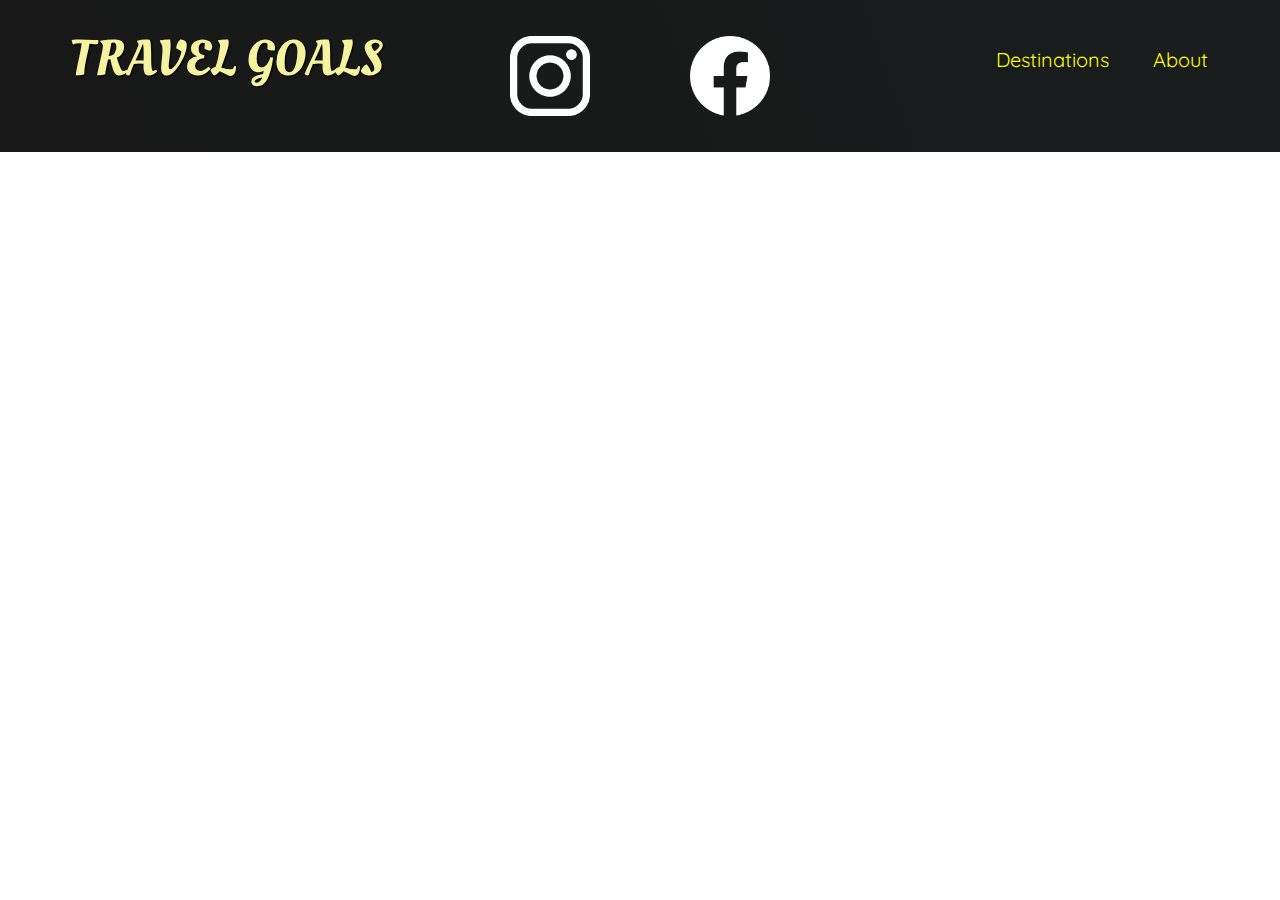
==== place.html @ 35172dcf "initialization of Places page" ====
<!DOCTYPE html>
<html lang="en">
  <head>
    <meta charset="UTF-8" />
    <meta http-equiv="X-UA-Compatible" content="IE=edge" />
    <meta name="viewport" content="width=device-width, initial-scale=1.0" />
    <link
      href="https://fonts.googleapis.com/css2?family=Raleway:wght@700&family=Oleo+Script:wght@700&family=Quicksand:wght@300;500;700&display=swap"
      rel="stylesheet"
    />
    <link rel="stylesheet" href="styles/shared.css" />
    <link rel="stylesheet" href="styles/place.css" />
    <title>Travel Goals</title>
  </head>
  <body>
    <header>
      <div id="page-logo">
        <a href="/index.html">Travel Goals</a>
      </div>
      <nav>
        <ul>
          <li><a class="nav-link" href="/place.html">Destinations</a></li>
          <li><a class="nav-link" href="#">About</a></li>
        </ul>
      </nav>
    </header>
    <main></main>
    <footer>
      <ul>
        <li>
          <a href="https://www.instagram.com">
            <img src="/images/icons/insta.png" alt=" Instagram Logo" />
          </a>
        </li>
        <li>
          <a href="https://www.facebook.com"
            ><img src="/images/icons/facebook.png" alt="Facebook Logo"
          /></a>
        </li>
      </ul>
    </footer>
  </body>
</html>
---- styles/shared.css ----
body {
  font-family: "Quicksand", sans-serif;
  margin: 0;
}
ul {
  list-style: none;
  padding: 0;
  margin: 0;
}

header {
  display: flex;
  justify-content: space-between;
  align-items: center;
  padding: 15px 60px;
  position: absolute;
  width: 100%;
  box-sizing: border-box;
}
#page-logo a:link,
#page-logo a:visited {
  display: inline-block;
  padding: 10px;
  font-family: "Oleo Script", sans-serif;
  font-size: 50px;
  color: rgb(245, 243, 160);
  text-decoration: none;
  text-transform: uppercase;
  text-shadow: 1px 1px 2px rgb(0, 0, 0);
}

header ul {
  display: flex;
}
header li {
  margin-left: 20px;
}
.nav-link:link,
.nav-link:visited {
  display: inline-block;
  text-decoration: none;
  color: rgb(255, 251, 0);
  text-shadow: 1px 1px 2px rgba(0, 0, 0, 0.2);
  font-size: 20px;
  padding: 12px;
  border-radius: 6px;
}
.nav-link:hover,
.nav-link:active {
  color: rgb(77, 77, 77);
  background-color: rgb(255, 251, 0);
}
footer {
  background: linear-gradient(70deg, rgb(24, 24, 24), rgb(25, 29, 29));
  padding: 36px 0;
}
footer ul {
  display: flex;
  justify-content: center;
}
footer li {
  height: 80px;
  width: 80px;
  margin: 0 50px;
}
footer img {
  width: 100%;
  height: 100%;
}
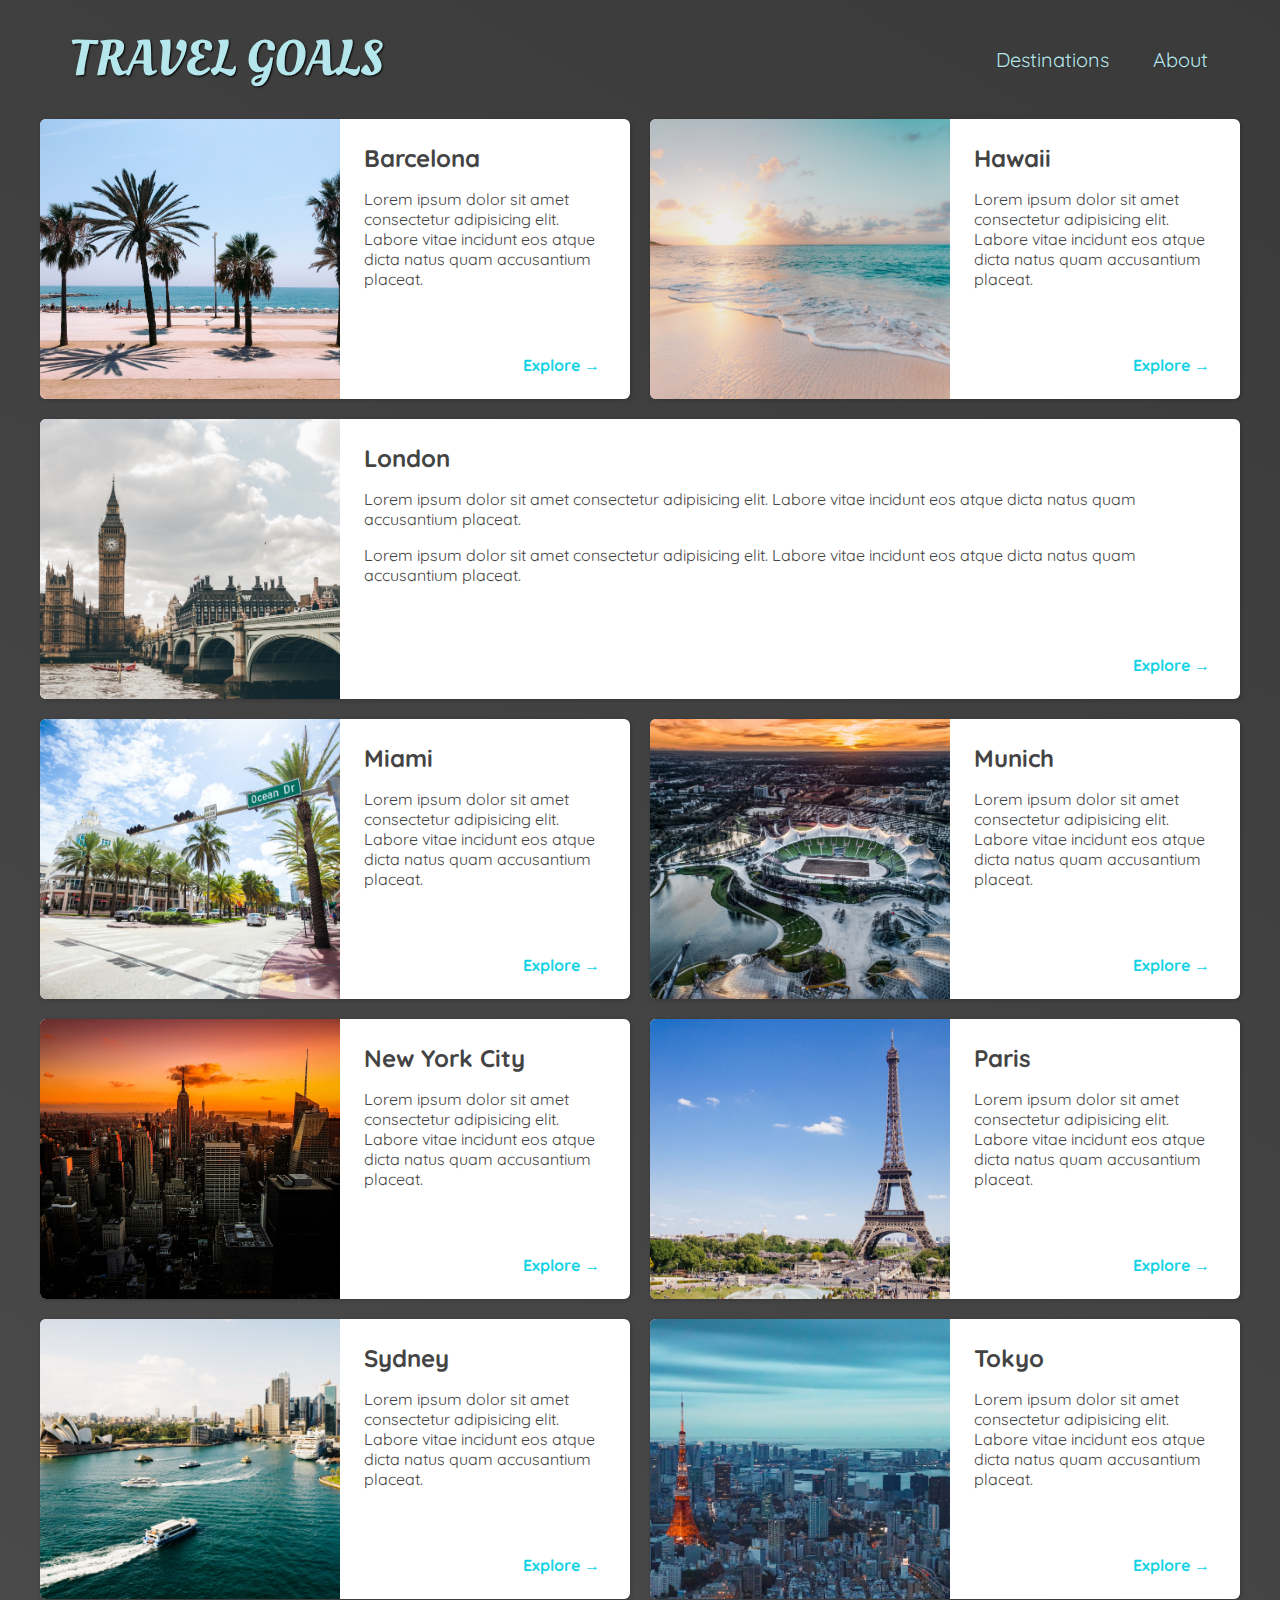
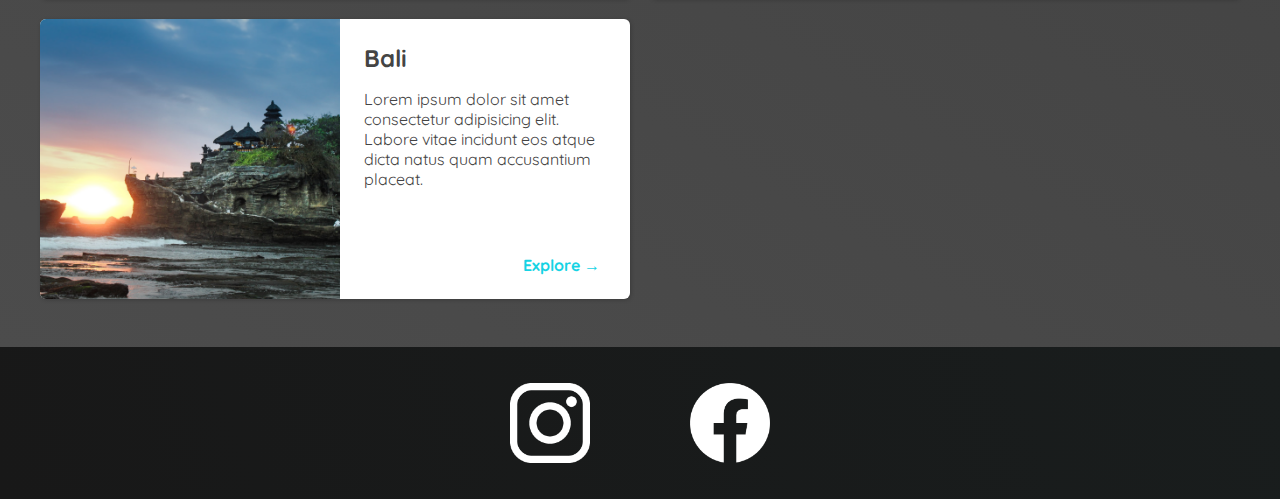
==== commit 6435c6da: "completed travel website" ====
--- a/place.html
+++ b/place.html
@@ -24,7 +24,166 @@
         </ul>
       </nav>
     </header>
-    <main></main>
+    <main>
+      <ul>
+        <li>
+          <img src="images/places/barcelona.jpg" alt="City of Barcelona" />
+          <div class="item-content">
+            <div>
+              <h2>Barcelona</h2>
+              <p>
+                Lorem ipsum dolor sit amet consectetur adipisicing elit. Labore
+                vitae incidunt eos atque dicta natus quam accusantium placeat.
+              </p>
+            </div>
+            <div class="actions">
+              <a href="https://en.wikipedia.org/wiki/Barcelona">Explore &#x2192;</a>
+            </div>
+          </div>
+        </li>
+        <li>
+          <img src="images/places/hawaii.jpg" alt="Hawaii beach" />
+          <div class="item-content">
+            <div>
+              <h2>Hawaii</h2>
+              <p>
+                Lorem ipsum dolor sit amet consectetur adipisicing elit. Labore
+                vitae incidunt eos atque dicta natus quam accusantium placeat.
+              </p>
+            </div>
+            <div class="actions">
+              <a href="hhttps://en.wikipedia.org/wiki/Hawaii">Explore  &#x2192;</a>
+            </div>
+          </div>
+        </li>
+        <li>
+          <img src="images/places/london.jpg" alt="London city" />
+          <div class="item-content">
+            <div>
+              <h2>London</h2>
+              <p>
+                Lorem ipsum dolor sit amet consectetur adipisicing elit. Labore
+                vitae incidunt eos atque dicta natus quam accusantium placeat.
+              </p>
+              <p>
+                Lorem ipsum dolor sit amet consectetur adipisicing elit. Labore
+                vitae incidunt eos atque dicta natus quam accusantium placeat.
+              </p>
+            </div>
+            <div class="actions">
+              <a href="https://en.wikipedia.org/wiki/London">Explore &#x2192;</a>
+            </div>
+          </div>
+        </li>
+        <li>
+          <img src="images/places/miami.jpg" alt="Miami streets" />
+          <div class="item-content">
+            <div>
+              <h2>Miami</h2>
+              <p>
+                Lorem ipsum dolor sit amet consectetur adipisicing elit. Labore
+                vitae incidunt eos atque dicta natus quam accusantium placeat.
+              </p>
+            </div>
+            <div class="actions">
+              <a href="https://en.wikipedia.org/wiki/Miami">Explore &#x2192;</a>
+            </div>
+          </div>
+        </li>
+        <li>
+          <img src="images/places/munich.jpg" alt="Munich football stadium" />
+          <div class="item-content">
+            <div>
+              <h2>Munich</h2>
+              <p>
+                Lorem ipsum dolor sit amet consectetur adipisicing elit. Labore
+                vitae incidunt eos atque dicta natus quam accusantium placeat.
+              </p>
+            </div>
+            <div class="actions">
+              <a href="https://en.wikipedia.org/wiki/Munich">Explore &#x2192;</a>
+            </div>
+          </div>
+        </li>
+        <li>
+          <img src="images/places/new-york-city.jpg" alt="New York City skyline" />
+          <div class="item-content">
+            <div>
+              <h2>New York City</h2>
+              <p>
+                Lorem ipsum dolor sit amet consectetur adipisicing elit. Labore
+                vitae incidunt eos atque dicta natus quam accusantium placeat.
+              </p>
+            </div>
+            <div class="actions">
+              <a href="https://en.wikipedia.org/wiki/New_York_City"
+                >Explore &#x2192</a
+              >
+            </div>
+          </div>
+        </li>
+        <li>
+          <img src="images/places/paris.jpg" alt="Paris city" />
+          <div class="item-content">
+            <div>
+              <h2>Paris</h2>
+              <p>
+                Lorem ipsum dolor sit amet consectetur adipisicing elit. Labore
+                vitae incidunt eos atque dicta natus quam accusantium placeat.
+              </p>
+            </div>
+            <div class="actions">
+              <a href="https://en.wikipedia.org/wiki/Paris">Explore &#x2192;</a>
+            </div>
+          </div>
+        </li>
+        <li>
+          <img src="images/places/sydney.jpg" alt="Sydney beach" />
+          <div class="item-content">
+            <div>
+              <h2>Sydney</h2>
+              <p>
+                Lorem ipsum dolor sit amet consectetur adipisicing elit. Labore
+                vitae incidunt eos atque dicta natus quam accusantium placeat.
+              </p>
+            </div>
+            <div class="actions">
+              <a href="https://en.wikipedia.org/wiki/Sydney">Explore &#x2192;</a>
+            </div>
+          </div>
+        </li>
+        <li>
+          <img src="images/places/tokyo.jpg" alt="Tokyo skyline" />
+          <div class="item-content">
+            <div>
+              <h2>Tokyo</h2>
+              <p>
+                Lorem ipsum dolor sit amet consectetur adipisicing elit. Labore
+                vitae incidunt eos atque dicta natus quam accusantium placeat.
+              </p>
+            </div>
+            <div class="actions">
+              <a href="https://en.wikipedia.org/wiki/Tokyo">Explore &#x2192;</a>
+            </div>
+          </div>
+        </li>
+        <li>
+          <img src="images/places/bali.jpg" alt="Bali beach" />
+          <div class="item-content">
+            <div>
+              <h2>Bali</h2>
+              <p>
+                Lorem ipsum dolor sit amet consectetur adipisicing elit. Labore
+                vitae incidunt eos atque dicta natus quam accusantium placeat.
+              </p>
+            </div>
+            <div class="actions">
+              <a href="https://en.wikipedia.org/wiki/Bali">Explore &#x2192;</a>
+            </div>
+          </div>
+        </li>
+      </ul>
+    </main>
     <footer>
       <ul>
         <li>
--- a/styles/place.css
+++ b/styles/place.css
@@ -0,0 +1,71 @@
+body {
+  background: linear-gradient(30deg, rgb(77, 77, 77), rgb(58, 58, 58));
+  color: rgb(68, 68, 68);
+}
+
+header {
+  position: static;
+}
+#page-logo a:link,
+#page-logo a:visited {
+  color: rgb(180, 230, 235);
+}
+.nav-link:link,
+.nav-link:visited {
+  color: rgb(180, 230, 235);
+}
+.nav-link:hover,
+.nav-link:active {
+  background-color: rgb(180, 230, 235);
+  color: rgb(59, 59, 59);
+}
+main {
+  margin-bottom: 48px;
+}
+main ul {
+  width: 1200px;
+  margin: 0 auto;
+  display: grid;
+  grid-template-columns: 1fr 1fr;
+  gap: 20px;
+}
+li:nth-of-type(3) {
+  grid-column: 1 / span 2;
+}
+main ul li {
+  display: flex;
+  background-color: #fff;
+  box-shadow: 1px 1px 4px rgba(0, 0, 0, 0.2);
+  border-radius: 6px;
+  overflow: hidden;
+}
+.item-content {
+  padding: 24px;
+  display: flex;
+  flex-direction: column;
+  justify-content: space-between;
+}
+.item-content h2 {
+  margin: 0;
+}
+.actions {
+  /* margin-top: auto; */
+  text-align: right;
+}
+main li img {
+  width: 300px;
+  height: 280px;
+  object-fit: cover;
+}
+.actions a:link,
+.actions a:visited {
+  text-decoration: none;
+  color: rgb(22, 211, 228);
+  font-weight: bold;
+  border-radius: 5px;
+  padding: 6px;
+}
+.actions a:hover,
+.actions a:active {
+  background-color: rgb(235, 253, 255);
+}
